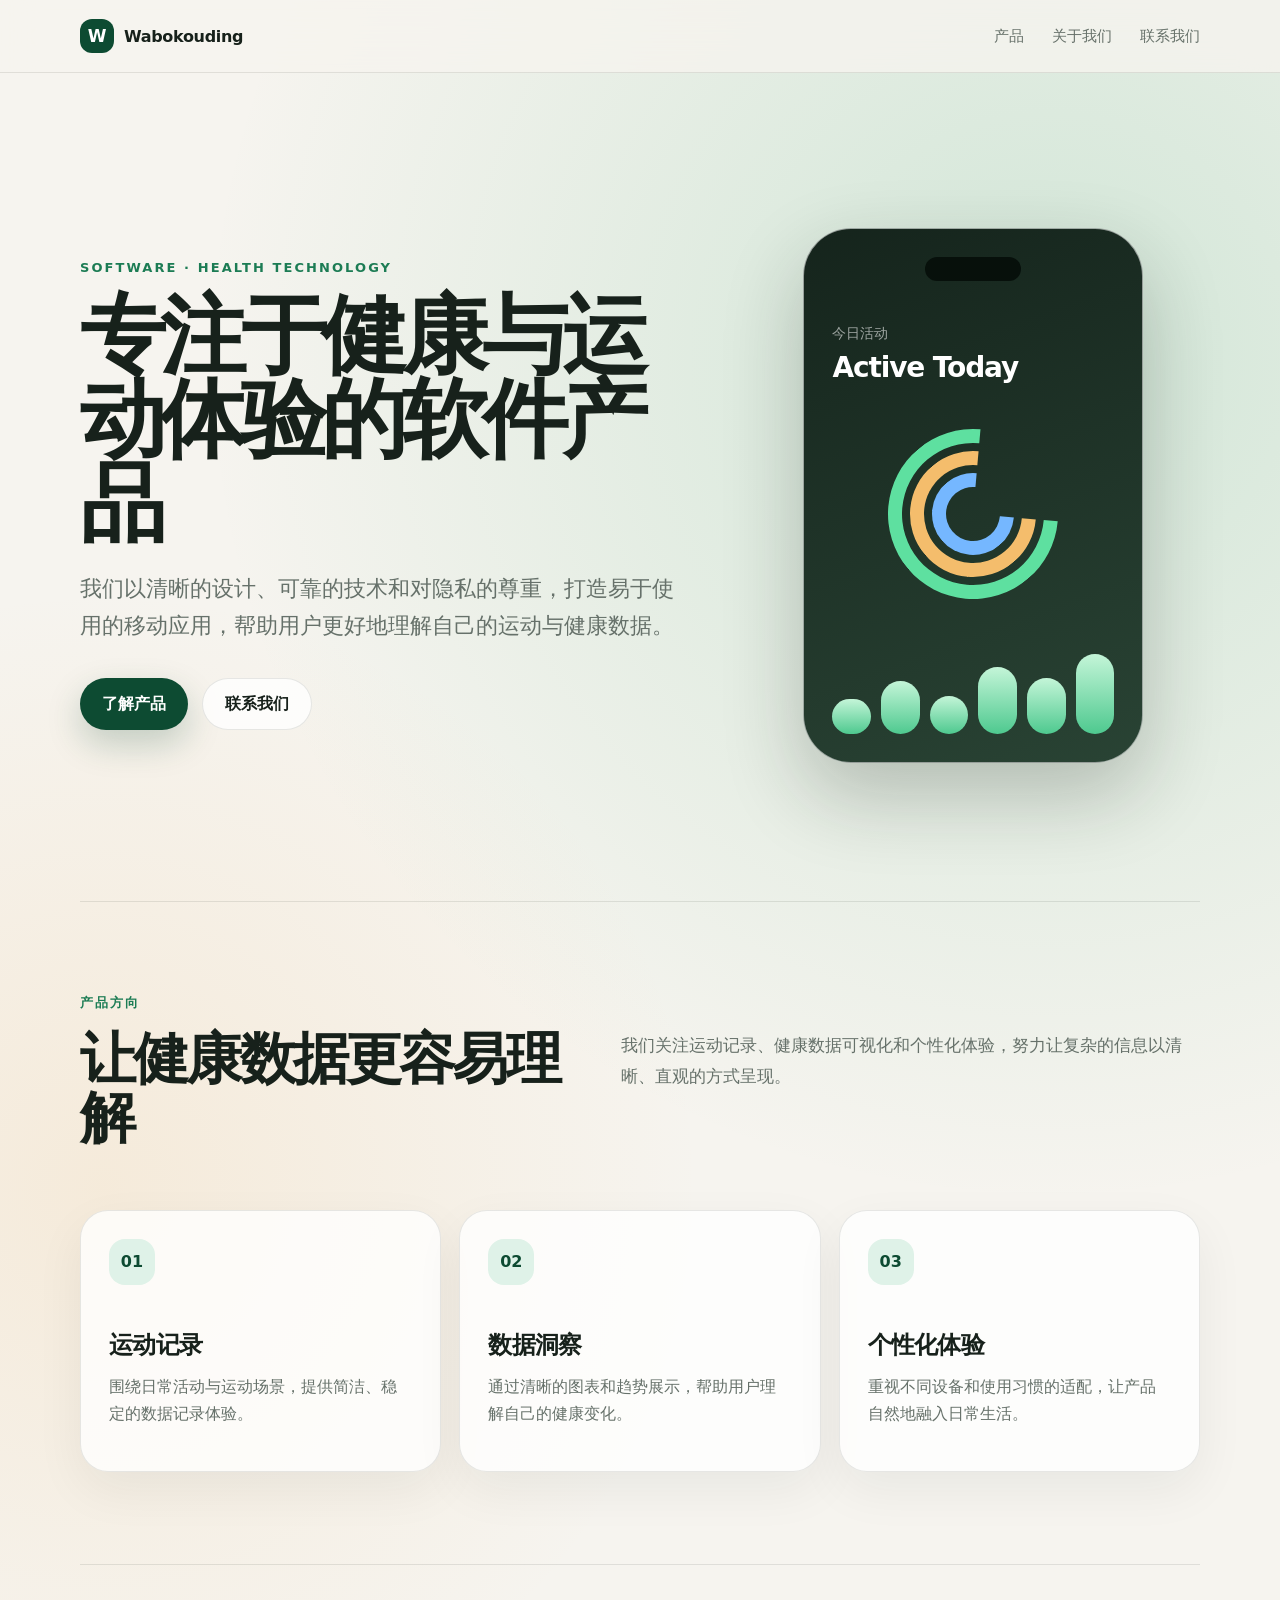
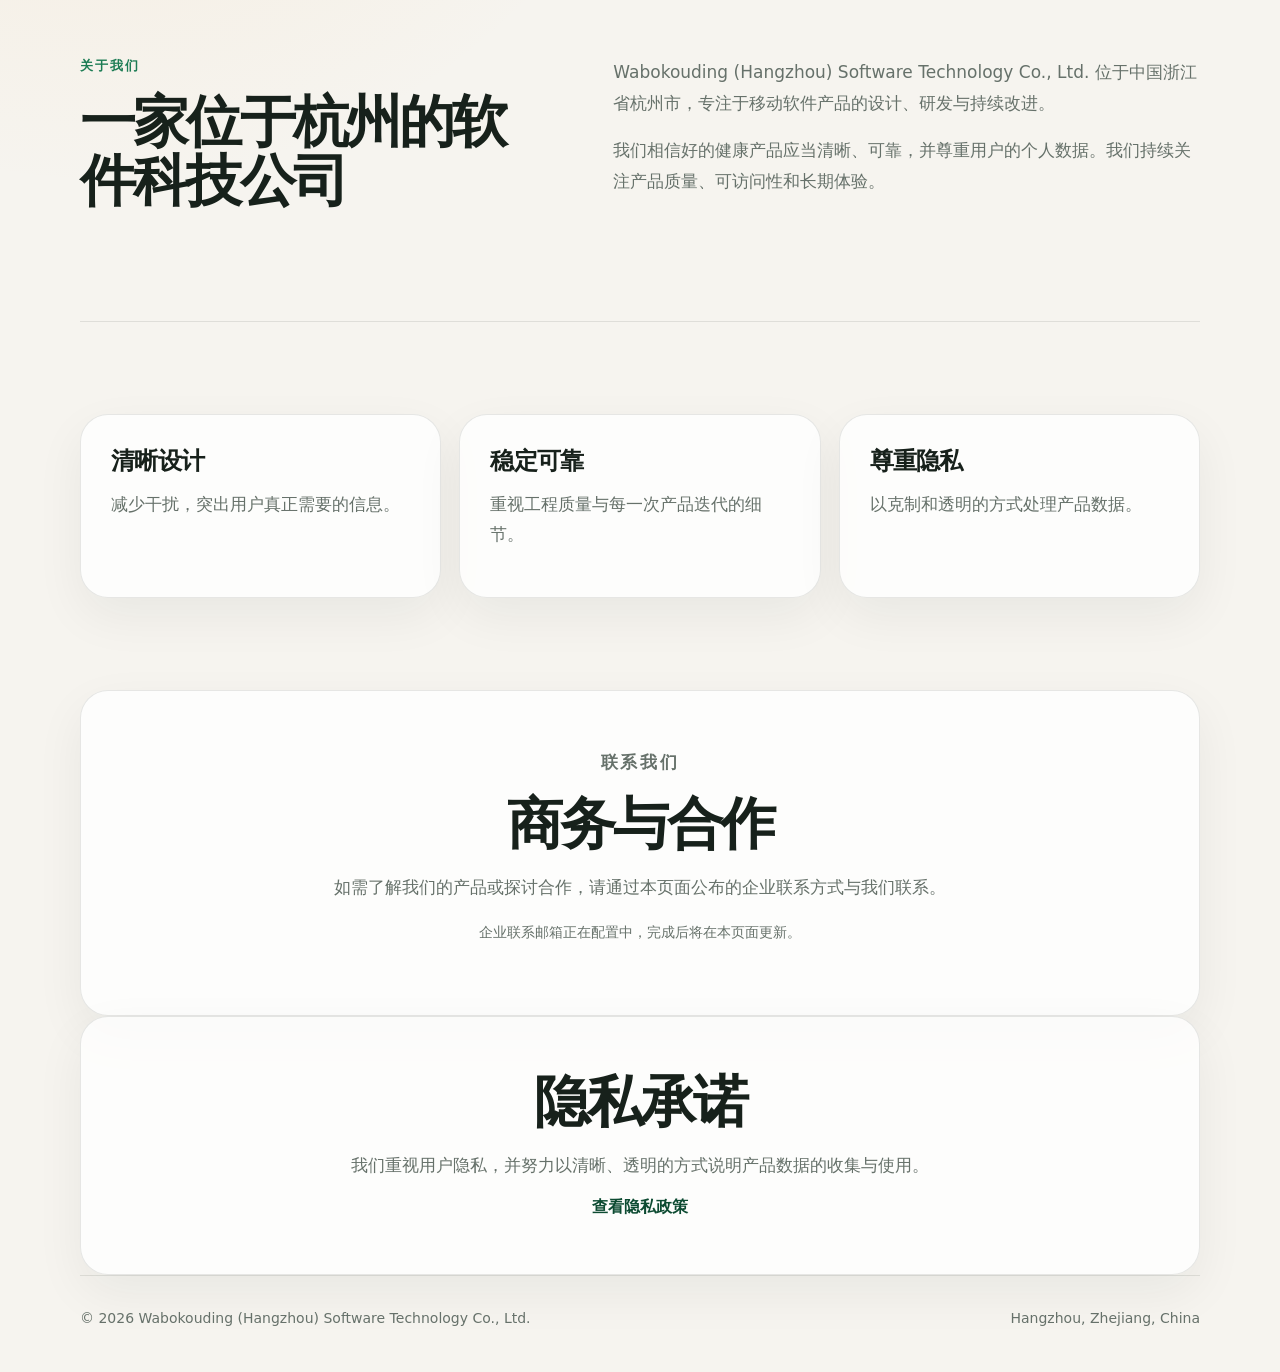
==== index.html @ 9f21c872 "Add company website" ====
<!doctype html>
<html lang="zh-CN">
<head>
  <meta charset="utf-8">
  <meta name="viewport" content="width=device-width, initial-scale=1">
  <title>Wabokouding Software Technology</title>
  <meta name="description" content="Wabokouding (Hangzhou) Software Technology Co., Ltd. focuses on thoughtfully designed health and fitness software experiences.">
  <link rel="stylesheet" href="styles.css">
</head>
<body>
  <header class="site-header">
    <nav class="nav" aria-label="主导航">
      <a class="brand" href="#top" aria-label="Wabokouding 首页">
        <span class="brand-mark">W</span>
        <span>Wabokouding</span>
      </a>
      <div class="nav-links">
        <a href="#products">产品</a>
        <a href="#about">关于我们</a>
        <a href="#contact">联系我们</a>
      </div>
    </nav>
  </header>

  <main id="top">
    <section class="hero">
      <div class="hero-content">
        <p class="eyebrow">Software · Health Technology</p>
        <h1>专注于健康与运动体验的软件产品</h1>
        <p class="hero-text">我们以清晰的设计、可靠的技术和对隐私的尊重，打造易于使用的移动应用，帮助用户更好地理解自己的运动与健康数据。</p>
        <div class="actions">
          <a class="button primary" href="#products">了解产品</a>
          <a class="button secondary" href="#contact">联系我们</a>
        </div>
      </div>
      <div class="hero-card" aria-hidden="true">
        <div class="phone">
          <div class="phone-top"></div>
          <div class="metric">
            <span>今日活动</span>
            <strong>Active Today</strong>
          </div>
          <div class="rings">
            <span></span>
            <span></span>
            <span></span>
          </div>
          <div class="bars">
            <span style="height: 38%"></span>
            <span style="height: 58%"></span>
            <span style="height: 42%"></span>
            <span style="height: 74%"></span>
            <span style="height: 62%"></span>
            <span style="height: 88%"></span>
          </div>
        </div>
      </div>
    </section>

    <section class="section" id="products">
      <p class="section-label">产品方向</p>
      <div class="section-heading">
        <h2>让健康数据更容易理解</h2>
        <p>我们关注运动记录、健康数据可视化和个性化体验，努力让复杂的信息以清晰、直观的方式呈现。</p>
      </div>
      <div class="feature-grid">
        <article class="feature-card">
          <span class="icon">01</span>
          <h3>运动记录</h3>
          <p>围绕日常活动与运动场景，提供简洁、稳定的数据记录体验。</p>
        </article>
        <article class="feature-card">
          <span class="icon">02</span>
          <h3>数据洞察</h3>
          <p>通过清晰的图表和趋势展示，帮助用户理解自己的健康变化。</p>
        </article>
        <article class="feature-card">
          <span class="icon">03</span>
          <h3>个性化体验</h3>
          <p>重视不同设备和使用习惯的适配，让产品自然地融入日常生活。</p>
        </article>
      </div>
    </section>

    <section class="section split" id="about">
      <div>
        <p class="section-label">关于我们</p>
        <h2>一家位于杭州的软件科技公司</h2>
      </div>
      <div class="text-block">
        <p>Wabokouding (Hangzhou) Software Technology Co., Ltd. 位于中国浙江省杭州市，专注于移动软件产品的设计、研发与持续改进。</p>
        <p>我们相信好的健康产品应当清晰、可靠，并尊重用户的个人数据。我们持续关注产品质量、可访问性和长期体验。</p>
      </div>
    </section>

    <section class="section values">
      <div class="value">
        <h3>清晰设计</h3>
        <p>减少干扰，突出用户真正需要的信息。</p>
      </div>
      <div class="value">
        <h3>稳定可靠</h3>
        <p>重视工程质量与每一次产品迭代的细节。</p>
      </div>
      <div class="value">
        <h3>尊重隐私</h3>
        <p>以克制和透明的方式处理产品数据。</p>
      </div>
    </section>

    <section class="section contact" id="contact">
      <p class="section-label">联系我们</p>
      <h2>商务与合作</h2>
      <p>如需了解我们的产品或探讨合作，请通过本页面公布的企业联系方式与我们联系。</p>
      <p class="contact-note">企业联系邮箱正在配置中，完成后将在本页面更新。</p>
    </section>

    <section class="section privacy-summary">
      <h2>隐私承诺</h2>
      <p>我们重视用户隐私，并努力以清晰、透明的方式说明产品数据的收集与使用。</p>
      <a href="privacy.html">查看隐私政策</a>
    </section>
  </main>

  <footer class="footer">
    <p>© 2026 Wabokouding (Hangzhou) Software Technology Co., Ltd.</p>
    <p>Hangzhou, Zhejiang, China</p>
  </footer>
</body>
</html>
---- styles.css ----
:root {
  color-scheme: light;
  --background: #f6f4ef;
  --surface: rgba(255, 255, 255, 0.78);
  --surface-strong: #ffffff;
  --text: #17211b;
  --muted: #66716a;
  --line: rgba(23, 33, 27, 0.1);
  --accent: #1c7c54;
  --accent-dark: #0d4b32;
  --accent-soft: #dff2e8;
  --radius: 28px;
  font-family: Inter, ui-sans-serif, system-ui, -apple-system, BlinkMacSystemFont, "Segoe UI", sans-serif;
}

* {
  box-sizing: border-box;
}

html {
  scroll-behavior: smooth;
}

body {
  margin: 0;
  background:
    radial-gradient(circle at 82% 12%, rgba(63, 174, 120, 0.2), transparent 30%),
    radial-gradient(circle at 8% 40%, rgba(240, 176, 91, 0.14), transparent 28%),
    var(--background);
  color: var(--text);
}

a {
  color: inherit;
  text-decoration: none;
}

.site-header {
  position: sticky;
  top: 0;
  z-index: 10;
  border-bottom: 1px solid var(--line);
  background: rgba(246, 244, 239, 0.78);
  backdrop-filter: blur(18px);
}

.nav {
  width: min(1120px, calc(100% - 40px));
  height: 72px;
  margin: 0 auto;
  display: flex;
  align-items: center;
  justify-content: space-between;
}

.brand,
.nav-links {
  display: flex;
  align-items: center;
}

.brand {
  gap: 10px;
  font-weight: 750;
  letter-spacing: -0.02em;
}

.brand-mark {
  width: 34px;
  height: 34px;
  display: grid;
  place-items: center;
  border-radius: 12px;
  background: var(--accent-dark);
  color: white;
  font-size: 17px;
}

.nav-links {
  gap: 28px;
  color: var(--muted);
  font-size: 15px;
}

.nav-links a:hover {
  color: var(--text);
}

.hero {
  width: min(1120px, calc(100% - 40px));
  min-height: calc(100svh - 72px);
  margin: 0 auto;
  padding: 88px 0 72px;
  display: grid;
  grid-template-columns: minmax(0, 1.05fr) minmax(320px, 0.8fr);
  gap: 72px;
  align-items: center;
}

.eyebrow,
.section-label {
  margin: 0 0 18px;
  color: var(--accent);
  font-size: 13px;
  font-weight: 750;
  letter-spacing: 0.16em;
  text-transform: uppercase;
}

h1,
h2,
h3,
p {
  margin-top: 0;
}

h1 {
  max-width: 720px;
  margin-bottom: 24px;
  font-size: clamp(48px, 8vw, 86px);
  line-height: 0.98;
  letter-spacing: -0.065em;
}

.hero-text {
  max-width: 620px;
  color: var(--muted);
  font-size: clamp(18px, 2vw, 22px);
  line-height: 1.7;
}

.actions {
  display: flex;
  flex-wrap: wrap;
  gap: 14px;
  margin-top: 34px;
}

.button {
  min-height: 52px;
  padding: 0 22px;
  display: inline-flex;
  align-items: center;
  border-radius: 999px;
  font-weight: 700;
}

.button.primary {
  background: var(--accent-dark);
  color: white;
  box-shadow: 0 14px 34px rgba(13, 75, 50, 0.22);
}

.button.secondary {
  border: 1px solid var(--line);
  background: var(--surface);
}

.hero-card {
  display: flex;
  justify-content: center;
}

.phone {
  width: min(340px, 100%);
  min-height: 520px;
  padding: 28px;
  border: 1px solid rgba(255, 255, 255, 0.55);
  border-radius: 48px;
  background: linear-gradient(160deg, #15241c, #294334);
  box-shadow: 0 32px 80px rgba(23, 33, 27, 0.24);
  color: white;
}

.phone-top {
  width: 96px;
  height: 24px;
  margin: 0 auto 44px;
  border-radius: 999px;
  background: #07100b;
}

.metric span {
  display: block;
  color: rgba(255, 255, 255, 0.58);
  font-size: 14px;
}

.metric strong {
  display: block;
  margin-top: 8px;
  font-size: 28px;
  letter-spacing: -0.04em;
}

.rings {
  height: 180px;
  margin: 40px 0;
  position: relative;
  display: grid;
  place-items: center;
}

.rings span {
  position: absolute;
  border-radius: 50%;
  border: 14px solid transparent;
  transform: rotate(-40deg);
}

.rings span:nth-child(1) {
  width: 170px;
  height: 170px;
  border-color: #5ee0a0 transparent #5ee0a0 #5ee0a0;
}

.rings span:nth-child(2) {
  width: 126px;
  height: 126px;
  border-color: #f4bd6c transparent #f4bd6c #f4bd6c;
}

.rings span:nth-child(3) {
  width: 82px;
  height: 82px;
  border-color: #75b7ff transparent #75b7ff #75b7ff;
}

.bars {
  height: 90px;
  display: flex;
  align-items: end;
  gap: 10px;
}

.bars span {
  flex: 1;
  border-radius: 999px;
  background: linear-gradient(to top, #4ec98f, #c4f5d8);
}

.section {
  width: min(1120px, calc(100% - 40px));
  margin: 0 auto;
  padding: 92px 0;
  border-top: 1px solid var(--line);
}

.section-heading {
  display: grid;
  grid-template-columns: 0.85fr 1fr;
  gap: 48px;
  margin-bottom: 44px;
}

h2 {
  margin-bottom: 18px;
  font-size: clamp(34px, 5vw, 56px);
  line-height: 1.05;
  letter-spacing: -0.05em;
}

.section-heading p,
.text-block,
.value p,
.contact p,
.privacy-summary p {
  color: var(--muted);
  font-size: 17px;
  line-height: 1.8;
}

.feature-grid,
.values {
  display: grid;
  grid-template-columns: repeat(3, 1fr);
  gap: 18px;
}

.feature-card,
.value,
.contact,
.privacy-summary {
  border: 1px solid var(--line);
  border-radius: var(--radius);
  background: var(--surface);
  box-shadow: 0 18px 50px rgba(23, 33, 27, 0.06);
}

.feature-card {
  min-height: 250px;
  padding: 28px;
}

.icon {
  display: inline-grid;
  place-items: center;
  width: 46px;
  height: 46px;
  margin-bottom: 44px;
  border-radius: 16px;
  background: var(--accent-soft);
  color: var(--accent-dark);
  font-weight: 800;
}

h3 {
  margin-bottom: 12px;
  font-size: 24px;
  letter-spacing: -0.03em;
}

.feature-card p {
  color: var(--muted);
  line-height: 1.7;
}

.split {
  display: grid;
  grid-template-columns: 0.8fr 1fr;
  gap: 64px;
}

.text-block p:last-child,
.section-heading p:last-child {
  margin-bottom: 0;
}

.value {
  padding: 30px;
}

.contact,
.privacy-summary {
  padding: 56px;
  text-align: center;
}

.contact-link {
  display: inline-block;
  margin: 18px 0 10px;
  color: var(--accent-dark);
  font-size: clamp(22px, 4vw, 36px);
  font-weight: 750;
  letter-spacing: -0.04em;
}

.contact-note {
  font-size: 14px !important;
}

.privacy-summary a {
  color: var(--accent-dark);
  font-weight: 750;
}

.footer {
  width: min(1120px, calc(100% - 40px));
  margin: 0 auto;
  padding: 34px 0 46px;
  display: flex;
  justify-content: space-between;
  gap: 20px;
  border-top: 1px solid var(--line);
  color: var(--muted);
  font-size: 14px;
}

.footer p {
  margin: 0;
}

@media (max-width: 800px) {
  .nav {
    height: 64px;
  }

  .nav-links {
    gap: 16px;
    font-size: 14px;
  }

  .hero,
  .section-heading,
  .split {
    grid-template-columns: 1fr;
  }

  .hero {
    gap: 48px;
    padding-top: 64px;
  }

  .hero-card {
    display: none;
  }

  .feature-grid,
  .values {
    grid-template-columns: 1fr;
  }

  .section {
    padding: 68px 0;
  }

  .contact,
  .privacy-summary {
    padding: 36px 24px;
  }

  .footer {
    flex-direction: column;
  }
}

@media (max-width: 480px) {
  .nav-links a:first-child {
    display: none;
  }

  h1 {
    font-size: 44px;
  }
}
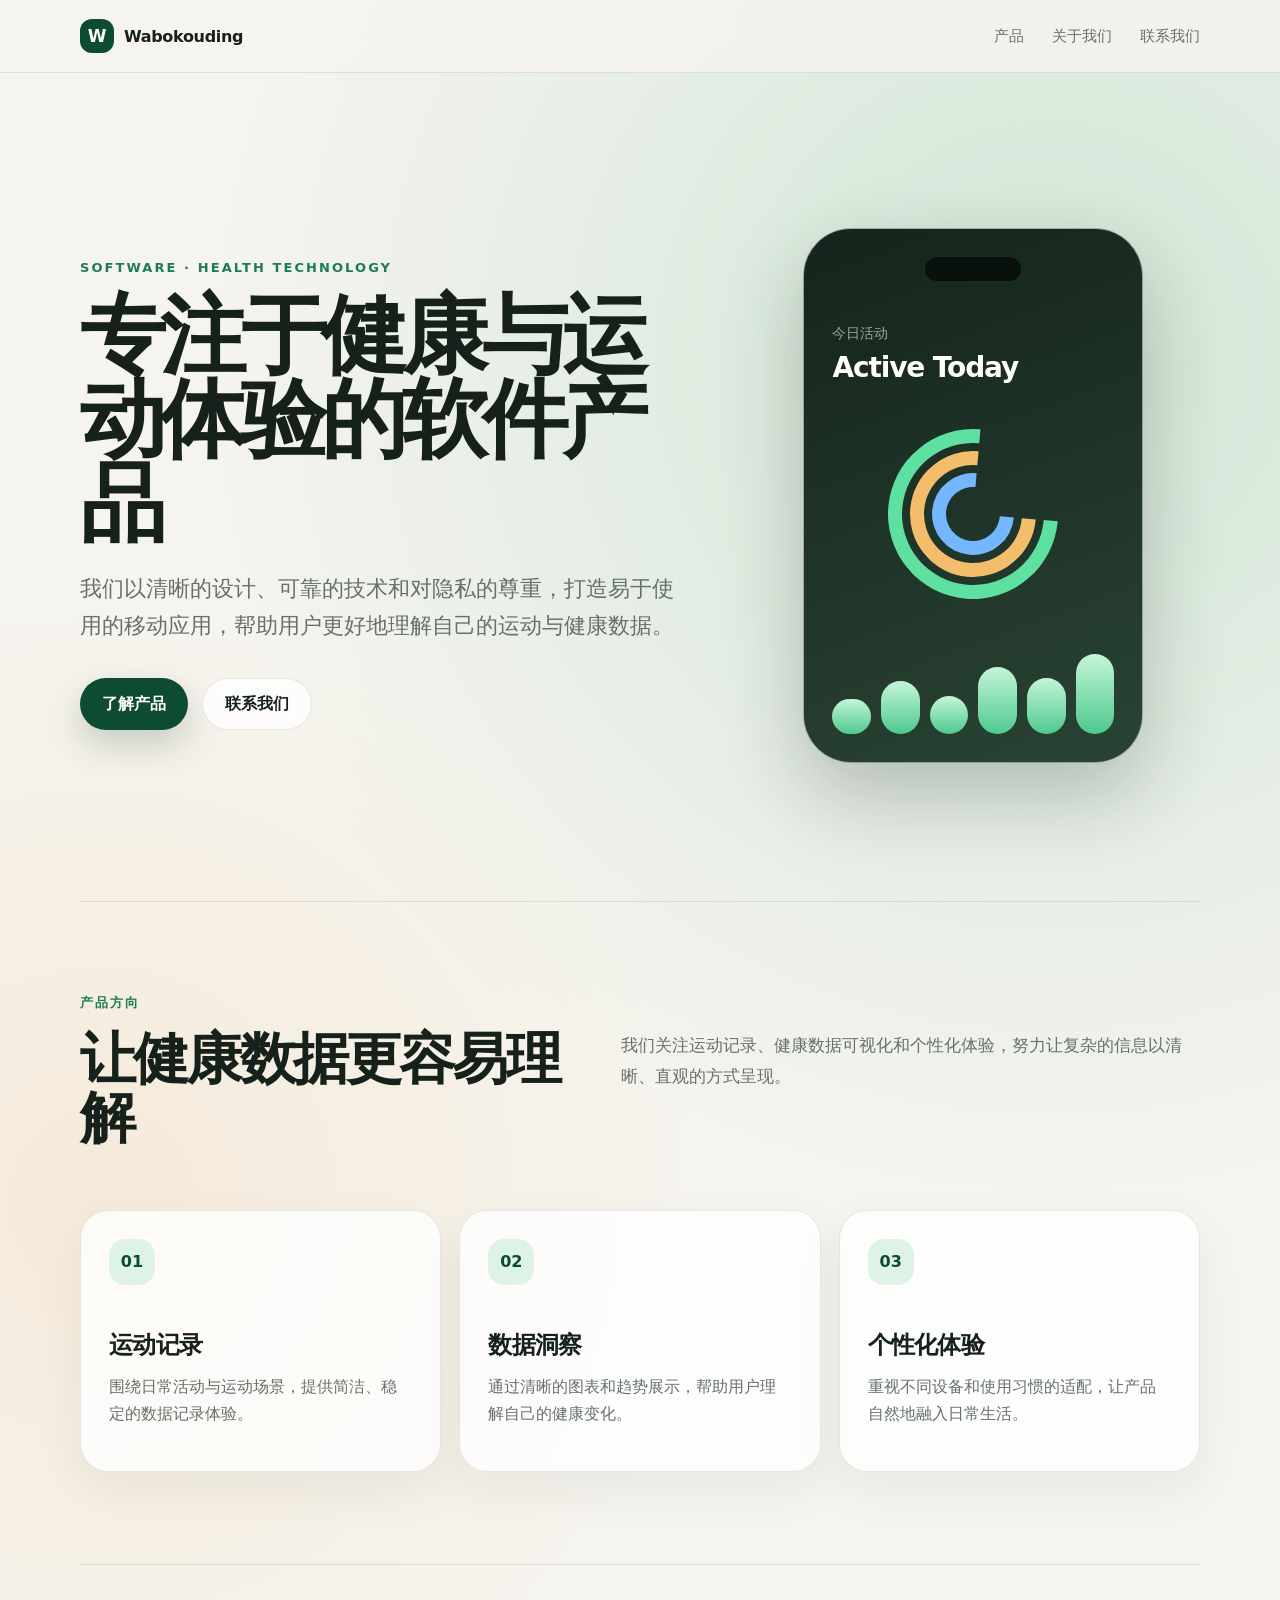
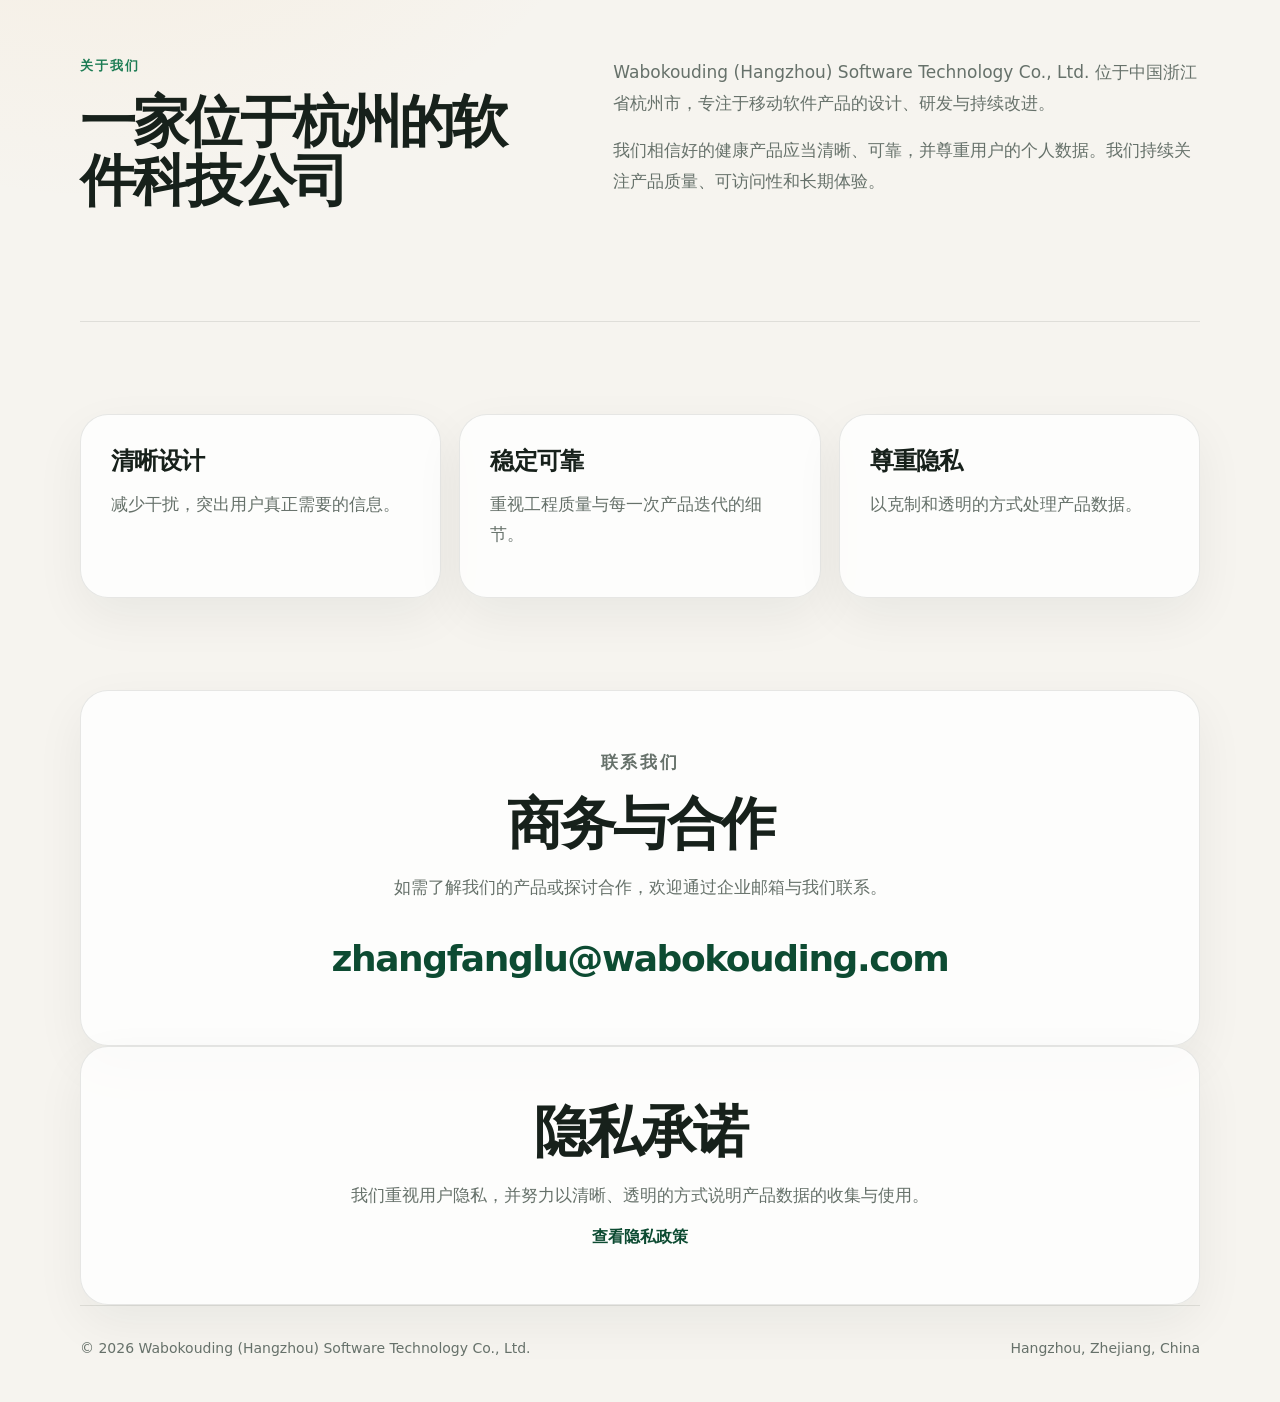
==== commit f91367b5: "Add company contact email" ====
--- a/index.html
+++ b/index.html
@@ -111,8 +111,8 @@
     <section class="section contact" id="contact">
       <p class="section-label">联系我们</p>
       <h2>商务与合作</h2>
-      <p>如需了解我们的产品或探讨合作，请通过本页面公布的企业联系方式与我们联系。</p>
-      <p class="contact-note">企业联系邮箱正在配置中，完成后将在本页面更新。</p>
+      <p>如需了解我们的产品或探讨合作，欢迎通过企业邮箱与我们联系。</p>
+      <a class="contact-link" href="mailto:zhangfanglu@wabokouding.com">zhangfanglu@wabokouding.com</a>
     </section>
 
     <section class="section privacy-summary">
